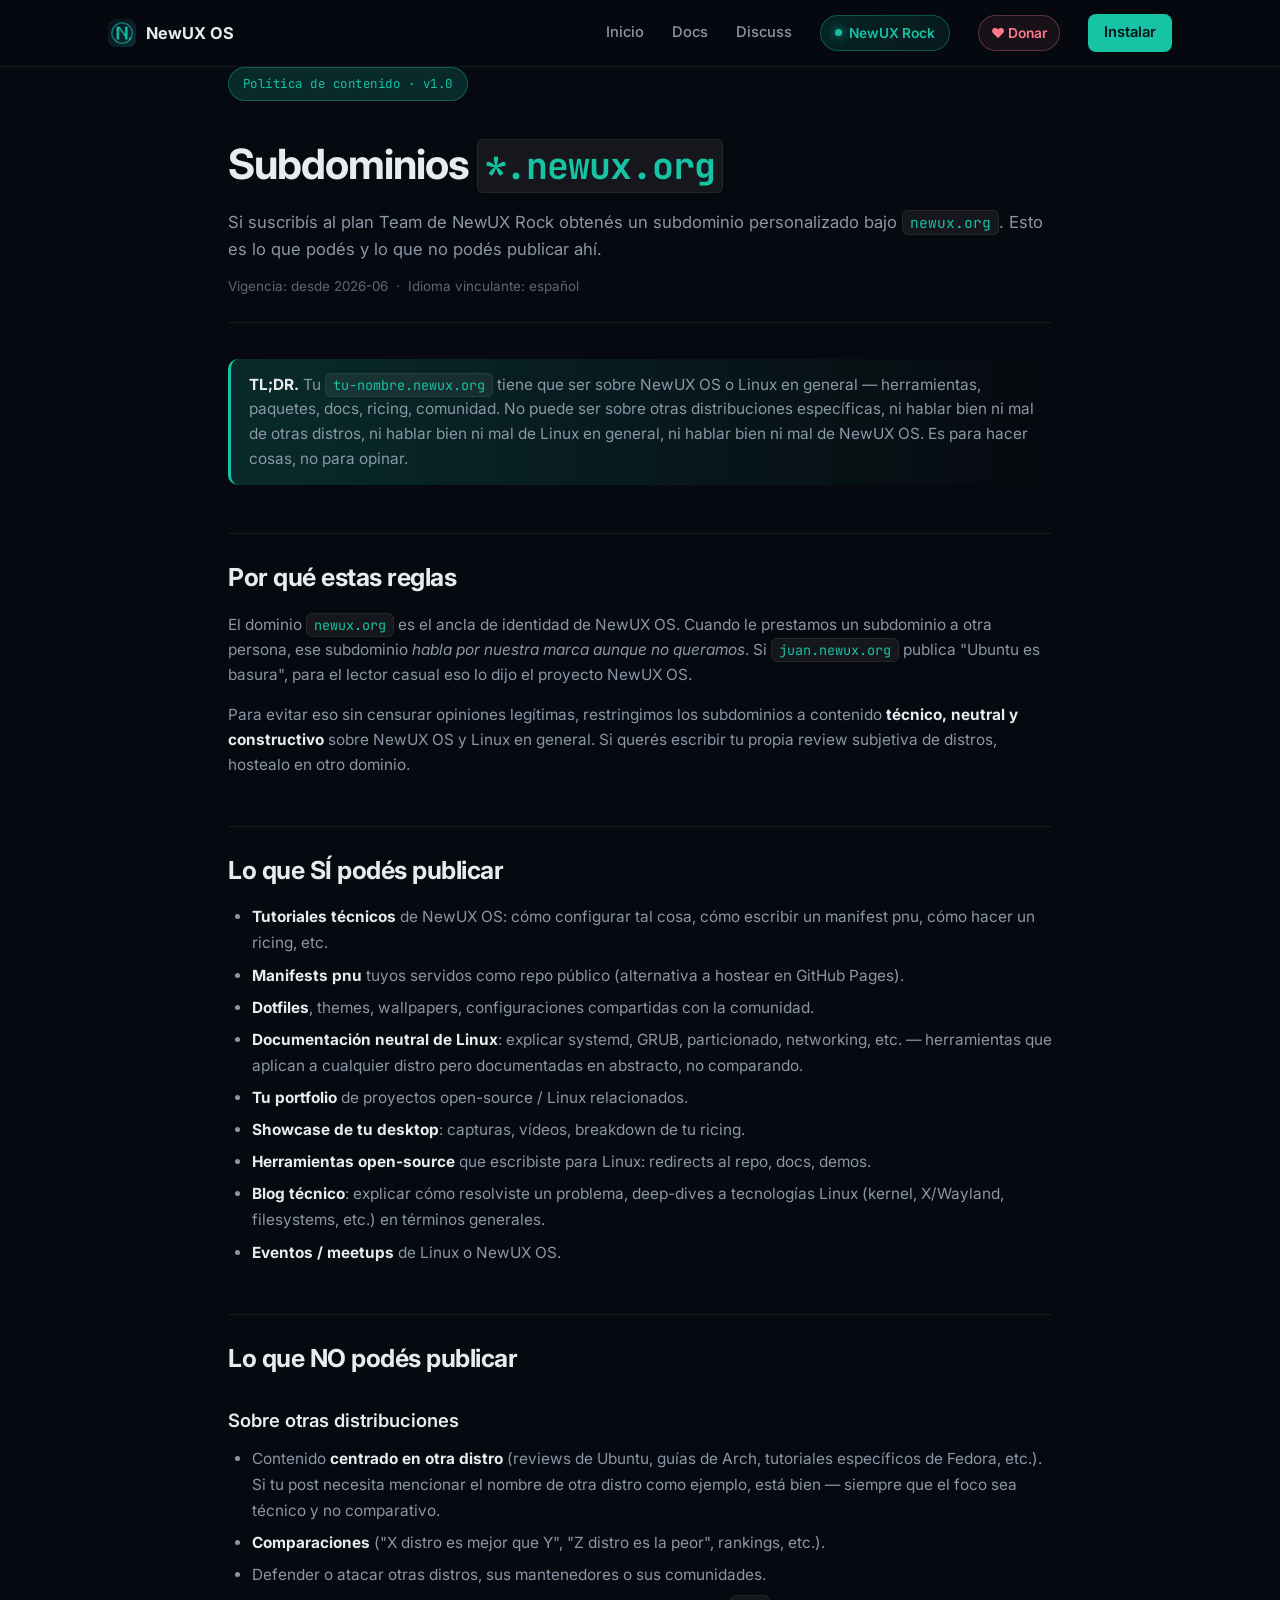
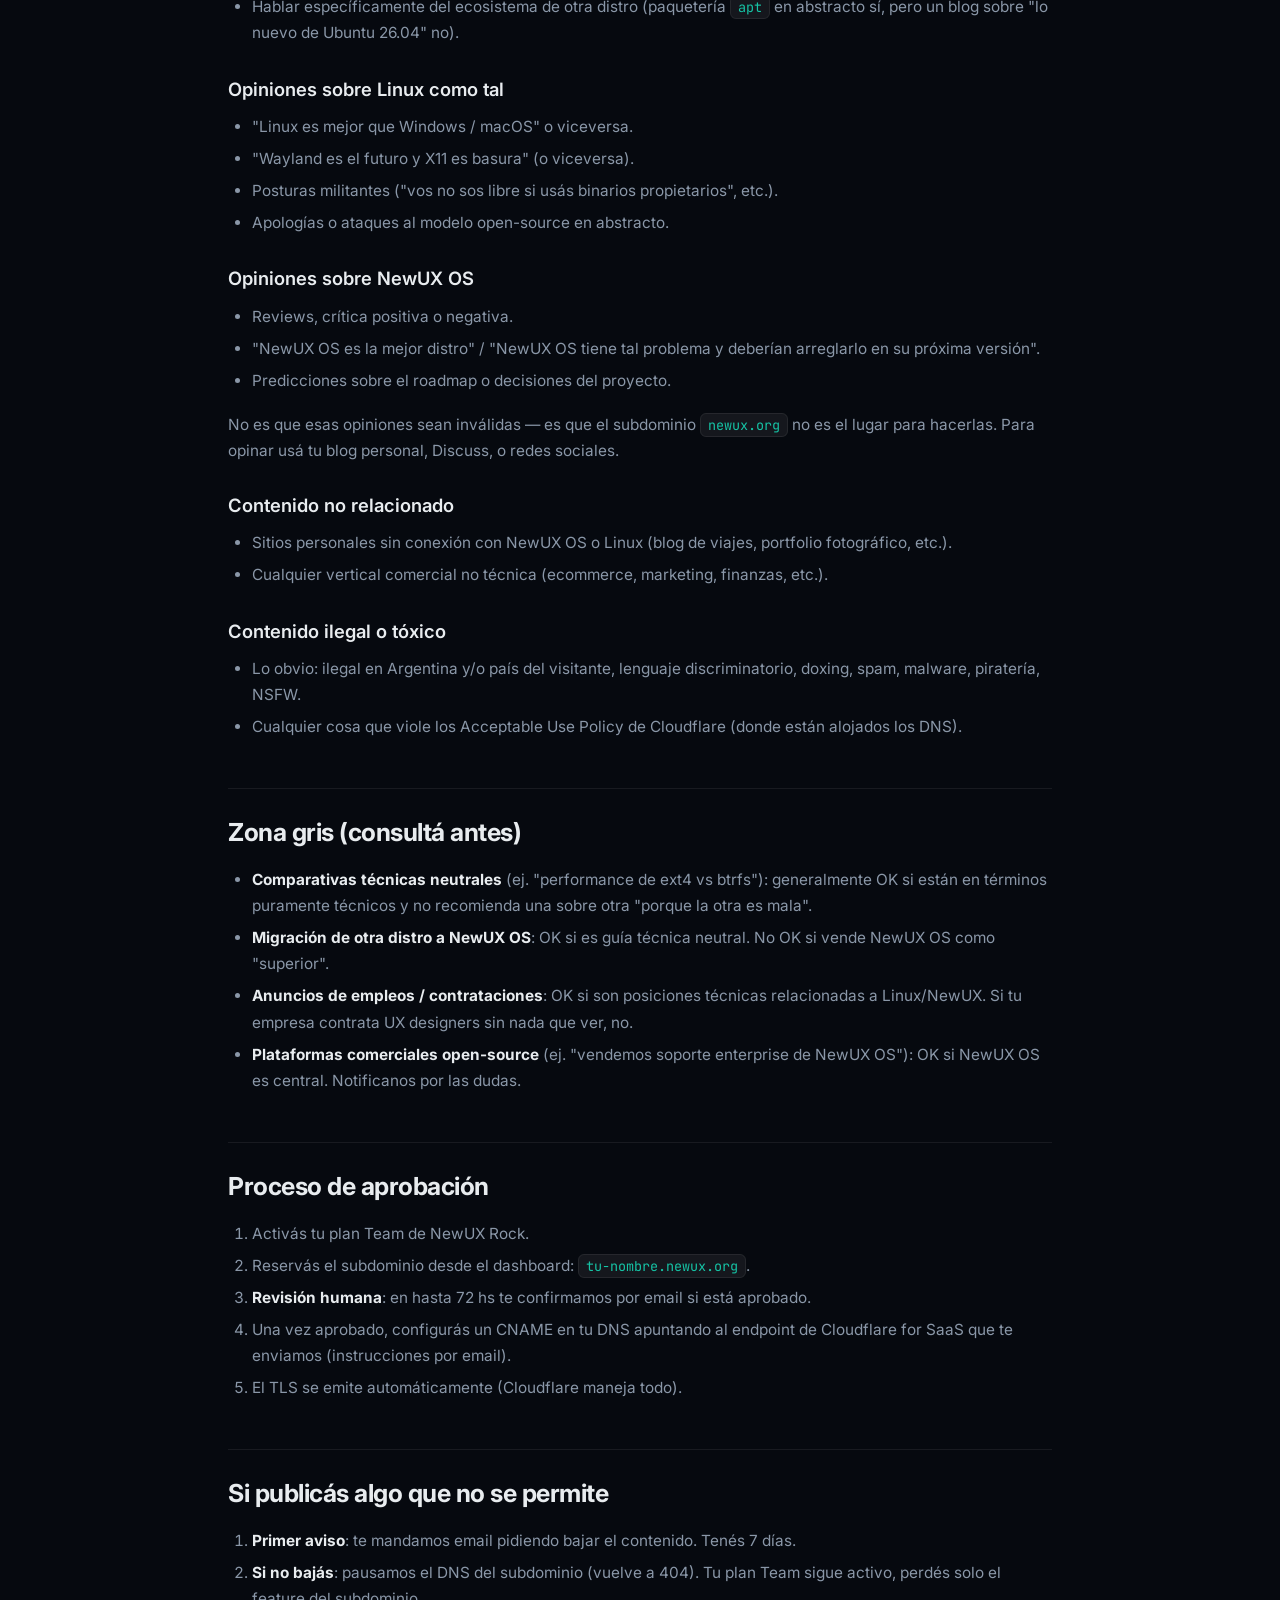
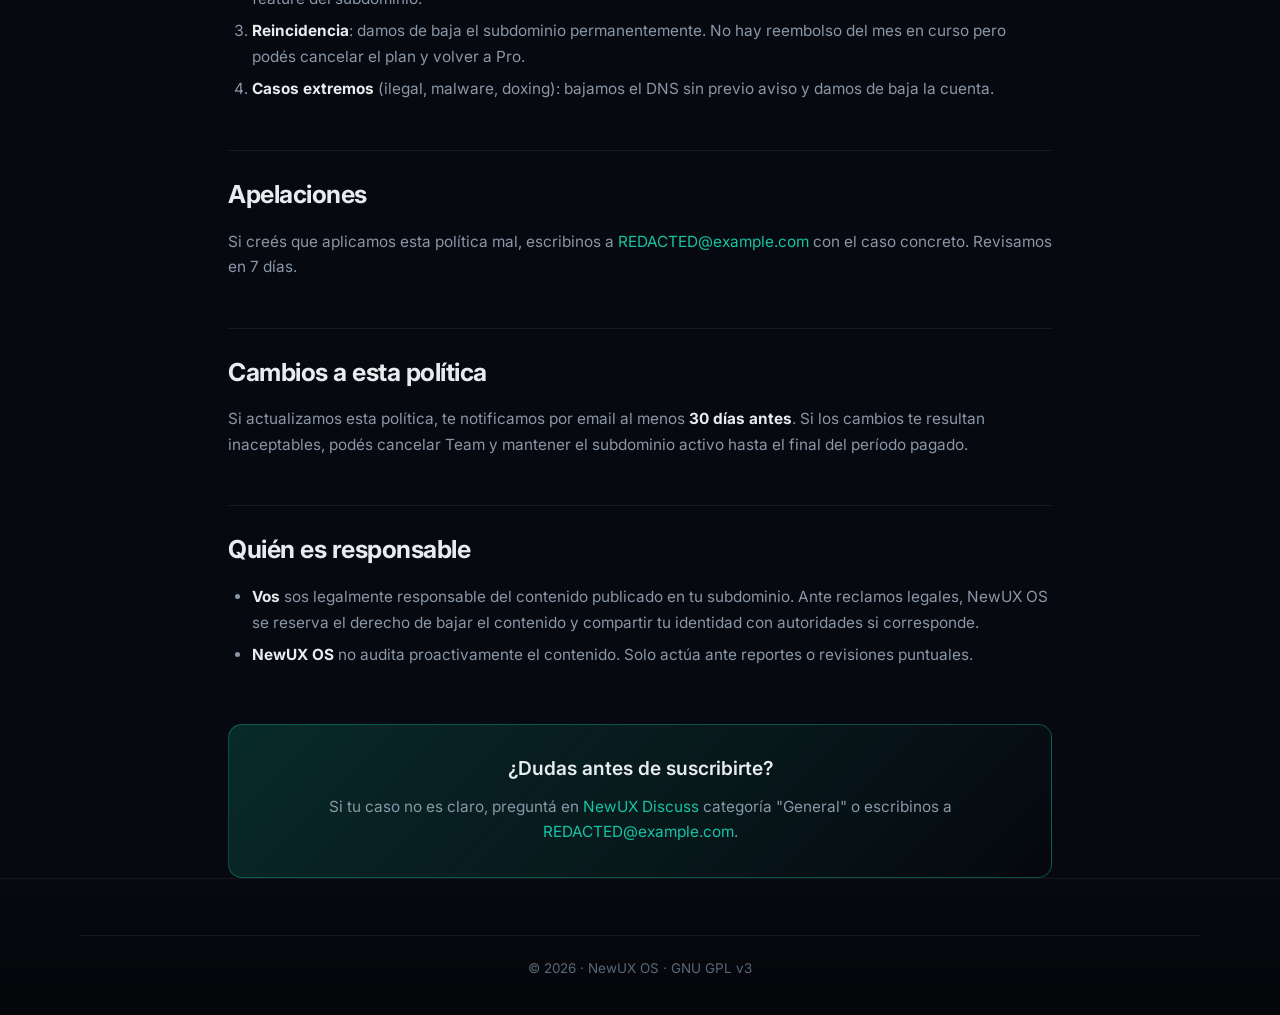
==== content-policy.html @ c482e901 "Plan Team destacado: subdomain.newux.org + content-policy.html - rock.html: plan Team con feature de" ====
<!DOCTYPE html>
<html lang="es">
<head>
  <meta charset="UTF-8" />
  <meta name="viewport" content="width=device-width, initial-scale=1.0" />
  <title>Política de contenido · subdominios newux.org</title>
  <meta name="description" content="Reglas que rigen el contenido de los subdominios *.newux.org incluidos en el plan Team de NewUX Rock." />
  <link rel="icon" type="image/png" href="assets/logo.png" />
  <link rel="preconnect" href="https://fonts.googleapis.com" />
  <link rel="preconnect" href="https://fonts.gstatic.com" crossorigin />
  <link href="https://fonts.googleapis.com/css2?family=Inter:wght@400;500;600;700;800&family=JetBrains+Mono:wght@400;500;600&display=swap" rel="stylesheet" />
  <link rel="stylesheet" href="style.css" />
  <link rel="stylesheet" href="pages.css" />
  <meta name="theme-color" content="#0a1018" />
</head>
<body class="page-policy">
  <div class="bg-mesh"></div>
  <div class="bg-grid"></div>

  <nav class="topbar">
    <div class="container nav-row">
      <a href="./" class="brand">
        <img src="assets/logo.png" alt="" />
        <span>NewUX OS</span>
      </a>
      <div class="nav-links">
        <a href="./">Inicio</a>
        <a href="docs.html">Docs</a>
        <a href="discuss.html">Discuss</a>
        <a href="rock.html" class="nav-rock"><span class="rock-dot"></span>NewUX Rock</a>
        <a href="donar.html" class="nav-donate">♥ Donar</a>
        <a href="./#instalar" class="nav-cta">Instalar</a>
      </div>
    </div>
  </nav>

  <main class="docs-main policy-main">
    <div class="container" style="max-width: 880px;">
      <header class="docs-header">
        <span class="eyebrow">Política de contenido · v1.0</span>
        <h1>Subdominios <code>*.newux.org</code></h1>
        <p class="lead">Si suscribís al plan Team de NewUX Rock obtenés un subdominio personalizado bajo <code>newux.org</code>. Esto es lo que podés y lo que no podés publicar ahí.</p>
        <div class="docs-meta">
          <span>Vigencia: desde 2026-06</span>
          <span>·</span>
          <span>Idioma vinculante: español</span>
        </div>
      </header>

      <article class="docs-content">

        <div class="callout callout-info">
          <strong>TL;DR.</strong> Tu <code>tu-nombre.newux.org</code> tiene que ser sobre NewUX OS o Linux en general — herramientas, paquetes, docs, ricing, comunidad. No puede ser sobre otras distribuciones específicas, ni hablar bien ni mal de otras distros, ni hablar bien ni mal de Linux en general, ni hablar bien ni mal de NewUX OS. Es para hacer cosas, no para opinar.
        </div>

        <h2 id="por-que">Por qué estas reglas</h2>
        <p>El dominio <code>newux.org</code> es el ancla de identidad de NewUX OS. Cuando le prestamos un subdominio a otra persona, ese subdominio <em>habla por nuestra marca aunque no queramos</em>. Si <code>juan.newux.org</code> publica "Ubuntu es basura", para el lector casual eso lo dijo el proyecto NewUX OS.</p>
        <p>Para evitar eso sin censurar opiniones legítimas, restringimos los subdominios a contenido <strong>técnico, neutral y constructivo</strong> sobre NewUX OS y Linux en general. Si querés escribir tu propia review subjetiva de distros, hostealo en otro dominio.</p>

        <h2 id="permitido">Lo que SÍ podés publicar</h2>
        <ul>
          <li><strong>Tutoriales técnicos</strong> de NewUX OS: cómo configurar tal cosa, cómo escribir un manifest pnu, cómo hacer un ricing, etc.</li>
          <li><strong>Manifests pnu</strong> tuyos servidos como repo público (alternativa a hostear en GitHub Pages).</li>
          <li><strong>Dotfiles</strong>, themes, wallpapers, configuraciones compartidas con la comunidad.</li>
          <li><strong>Documentación neutral de Linux</strong>: explicar systemd, GRUB, particionado, networking, etc. — herramientas que aplican a cualquier distro pero documentadas en abstracto, no comparando.</li>
          <li><strong>Tu portfolio</strong> de proyectos open-source / Linux relacionados.</li>
          <li><strong>Showcase de tu desktop</strong>: capturas, vídeos, breakdown de tu ricing.</li>
          <li><strong>Herramientas open-source</strong> que escribiste para Linux: redirects al repo, docs, demos.</li>
          <li><strong>Blog técnico</strong>: explicar cómo resolviste un problema, deep-dives a tecnologías Linux (kernel, X/Wayland, filesystems, etc.) en términos generales.</li>
          <li><strong>Eventos / meetups</strong> de Linux o NewUX OS.</li>
        </ul>

        <h2 id="prohibido">Lo que NO podés publicar</h2>

        <h3>Sobre otras distribuciones</h3>
        <ul>
          <li>Contenido <strong>centrado en otra distro</strong> (reviews de Ubuntu, guías de Arch, tutoriales específicos de Fedora, etc.). Si tu post necesita mencionar el nombre de otra distro como ejemplo, está bien — siempre que el foco sea técnico y no comparativo.</li>
          <li><strong>Comparaciones</strong> ("X distro es mejor que Y", "Z distro es la peor", rankings, etc.).</li>
          <li>Defender o atacar otras distros, sus mantenedores o sus comunidades.</li>
          <li>Hablar específicamente del ecosistema de otra distro (paquetería <code>apt</code> en abstracto sí, pero un blog sobre "lo nuevo de Ubuntu 26.04" no).</li>
        </ul>

        <h3>Opiniones sobre Linux como tal</h3>
        <ul>
          <li>"Linux es mejor que Windows / macOS" o viceversa.</li>
          <li>"Wayland es el futuro y X11 es basura" (o viceversa).</li>
          <li>Posturas militantes ("vos no sos libre si usás binarios propietarios", etc.).</li>
          <li>Apologías o ataques al modelo open-source en abstracto.</li>
        </ul>

        <h3>Opiniones sobre NewUX OS</h3>
        <ul>
          <li>Reviews, crítica positiva o negativa.</li>
          <li>"NewUX OS es la mejor distro" / "NewUX OS tiene tal problema y deberían arreglarlo en su próxima versión".</li>
          <li>Predicciones sobre el roadmap o decisiones del proyecto.</li>
        </ul>

        <p class="muted">No es que esas opiniones sean inválidas — es que el subdominio <code>newux.org</code> no es el lugar para hacerlas. Para opinar usá tu blog personal, Discuss, o redes sociales.</p>

        <h3>Contenido no relacionado</h3>
        <ul>
          <li>Sitios personales sin conexión con NewUX OS o Linux (blog de viajes, portfolio fotográfico, etc.).</li>
          <li>Cualquier vertical comercial no técnica (ecommerce, marketing, finanzas, etc.).</li>
        </ul>

        <h3>Contenido ilegal o tóxico</h3>
        <ul>
          <li>Lo obvio: ilegal en Argentina y/o país del visitante, lenguaje discriminatorio, doxing, spam, malware, piratería, NSFW.</li>
          <li>Cualquier cosa que viole los Acceptable Use Policy de Cloudflare (donde están alojados los DNS).</li>
        </ul>

        <h2 id="zona-gris">Zona gris (consultá antes)</h2>
        <ul>
          <li><strong>Comparativas técnicas neutrales</strong> (ej. "performance de ext4 vs btrfs"): generalmente OK si están en términos puramente técnicos y no recomienda una sobre otra "porque la otra es mala".</li>
          <li><strong>Migración de otra distro a NewUX OS</strong>: OK si es guía técnica neutral. No OK si vende NewUX OS como "superior".</li>
          <li><strong>Anuncios de empleos / contrataciones</strong>: OK si son posiciones técnicas relacionadas a Linux/NewUX. Si tu empresa contrata UX designers sin nada que ver, no.</li>
          <li><strong>Plataformas comerciales open-source</strong> (ej. "vendemos soporte enterprise de NewUX OS"): OK si NewUX OS es central. Notificanos por las dudas.</li>
        </ul>

        <h2 id="proceso">Proceso de aprobación</h2>
        <ol>
          <li>Activás tu plan Team de NewUX Rock.</li>
          <li>Reservás el subdominio desde el dashboard: <code>tu-nombre.newux.org</code>.</li>
          <li><strong>Revisión humana</strong>: en hasta 72 hs te confirmamos por email si está aprobado.</li>
          <li>Una vez aprobado, configurás un CNAME en tu DNS apuntando al endpoint de Cloudflare for SaaS que te enviamos (instrucciones por email).</li>
          <li>El TLS se emite automáticamente (Cloudflare maneja todo).</li>
        </ol>

        <h2 id="incumplimiento">Si publicás algo que no se permite</h2>
        <ol>
          <li><strong>Primer aviso</strong>: te mandamos email pidiendo bajar el contenido. Tenés 7 días.</li>
          <li><strong>Si no bajás</strong>: pausamos el DNS del subdominio (vuelve a 404). Tu plan Team sigue activo, perdés solo el feature del subdominio.</li>
          <li><strong>Reincidencia</strong>: damos de baja el subdominio permanentemente. No hay reembolso del mes en curso pero podés cancelar el plan y volver a Pro.</li>
          <li><strong>Casos extremos</strong> (ilegal, malware, doxing): bajamos el DNS sin previo aviso y damos de baja la cuenta.</li>
        </ol>

        <h2 id="apelaciones">Apelaciones</h2>
        <p>Si creés que aplicamos esta política mal, escribinos a <a href="mailto:REDACTED@example.com?subject=Apelaci%C3%B3n%20pol%C3%ADtica%20subdominio">REDACTED@example.com</a> con el caso concreto. Revisamos en 7 días.</p>

        <h2 id="cambios">Cambios a esta política</h2>
        <p>Si actualizamos esta política, te notificamos por email al menos <strong>30 días antes</strong>. Si los cambios te resultan inaceptables, podés cancelar Team y mantener el subdominio activo hasta el final del período pagado.</p>

        <h2 id="responsabilidad">Quién es responsable</h2>
        <ul>
          <li><strong>Vos</strong> sos legalmente responsable del contenido publicado en tu subdominio. Ante reclamos legales, NewUX OS se reserva el derecho de bajar el contenido y compartir tu identidad con autoridades si corresponde.</li>
          <li><strong>NewUX OS</strong> no audita proactivamente el contenido. Solo actúa ante reportes o revisiones puntuales.</li>
        </ul>

        <div class="docs-footer-cta">
          <h3>¿Dudas antes de suscribirte?</h3>
          <p>Si tu caso no es claro, preguntá en <a href="discuss.html">NewUX Discuss</a> categoría "General" o escribinos a <a href="mailto:REDACTED@example.com">REDACTED@example.com</a>.</p>
        </div>

      </article>
    </div>
  </main>

  <footer>
    <div class="container footer-bottom">
      <span>© 2026 · NewUX OS · GNU GPL v3</span>
    </div>
  </footer>
</body>
</html>
---- style.css ----
/* NewUX OS — landing v2. Paleta: navy + teal #16c3a5 */
:root {
  --bg-1: #06090f;
  --bg-2: #0a1018;
  --bg-3: #0e2f3a;
  --surface: #131a26;
  --surface-2: #1a2231;
  --surface-deep: #0c1019;
  --surface-card: #1f2838;
  --accent: #16c3a5;
  --accent-hi: #1ee0bd;
  --accent-dim: rgba(22, 195, 165, 0.18);
  --text: #e8ecef;
  --text-dim: #8a97a8;
  --text-mute: #5b6778;
  --border: rgba(255, 255, 255, 0.07);
  --border-strong: rgba(255, 255, 255, 0.12);
  --shadow-card: 0 12px 40px -12px rgba(0, 0, 0, 0.55);
  --radius: 14px;
  --radius-sm: 10px;
}

* { box-sizing: border-box; }

html { scroll-behavior: smooth; }
html, body {
  margin: 0; padding: 0;
  font-family: 'Inter', system-ui, -apple-system, sans-serif;
  color: var(--text);
  background: var(--bg-1);
  line-height: 1.6;
  -webkit-font-smoothing: antialiased;
  text-rendering: optimizeLegibility;
}

/* Background mesh + grid */
.bg-mesh {
  position: fixed; inset: 0; z-index: -2;
  background:
    radial-gradient(900px 700px at 15% 5%, rgba(22, 195, 165, 0.12), transparent 55%),
    radial-gradient(800px 600px at 85% 30%, rgba(30, 224, 189, 0.07), transparent 55%),
    radial-gradient(700px 500px at 50% 100%, rgba(22, 195, 165, 0.08), transparent 55%),
    linear-gradient(180deg, var(--bg-1) 0%, var(--bg-2) 60%, var(--bg-1) 100%);
}
.bg-grid {
  position: fixed; inset: 0; z-index: -1;
  background-image:
    linear-gradient(rgba(255, 255, 255, 0.025) 1px, transparent 1px),
    linear-gradient(90deg, rgba(255, 255, 255, 0.025) 1px, transparent 1px);
  background-size: 64px 64px;
  mask-image: radial-gradient(ellipse 80% 60% at 50% 30%, #000 40%, transparent 100%);
  -webkit-mask-image: radial-gradient(ellipse 80% 60% at 50% 30%, #000 40%, transparent 100%);
  opacity: 0.6;
}

.container { max-width: 1120px; margin: 0 auto; padding: 0 28px; }

a { color: var(--accent); text-decoration: none; transition: color 160ms ease; }
a:hover { color: var(--accent-hi); }

code {
  font-family: 'JetBrains Mono', Consolas, monospace;
  background: rgba(255, 255, 255, 0.06);
  padding: 2px 7px;
  border-radius: 6px;
  font-size: 0.88em;
  color: var(--accent);
  border: 1px solid var(--border);
}

pre {
  background: var(--surface-deep);
  border: 1px solid var(--border-strong);
  border-radius: var(--radius);
  padding: 18px 20px;
  overflow-x: auto;
  line-height: 1.55;
  font-size: 0.88rem;
}
pre code {
  background: none; border: none; padding: 0; color: var(--text);
  font-size: inherit;
}

/* NAV */
.topbar {
  position: sticky; top: 0;
  background: rgba(6, 9, 15, 0.72);
  backdrop-filter: saturate(160%) blur(14px);
  -webkit-backdrop-filter: saturate(160%) blur(14px);
  border-bottom: 1px solid var(--border);
  z-index: 50;
}
.nav-row {
  display: flex; align-items: center; justify-content: space-between;
  padding: 14px 28px;
}
.brand {
  display: flex; align-items: center; gap: 10px;
  color: var(--text); font-weight: 700;
  font-size: 1.02rem;
}
.brand img { width: 28px; height: 28px; }
.brand:hover { color: var(--accent-hi); }
.nav-links {
  display: flex; gap: 28px; align-items: center;
  font-size: 0.92rem;
}
.nav-links a {
  color: var(--text-dim);
  font-weight: 500;
}
.nav-links a:hover { color: var(--text); }
.nav-cta {
  background: var(--accent);
  color: #06141a !important;
  padding: 7px 16px;
  border-radius: 8px;
  font-weight: 600 !important;
}
.nav-cta:hover { background: var(--accent-hi); }

/* HERO */
.hero {
  padding: 88px 0 56px;
  position: relative;
  overflow: hidden;
}
.hero-inner { text-align: center; max-width: 800px; margin: 0 auto; }
.eyebrow {
  display: inline-block;
  font-family: 'JetBrains Mono', monospace;
  font-size: 0.78rem;
  color: var(--accent);
  background: var(--accent-dim);
  border: 1px solid rgba(22, 195, 165, 0.35);
  padding: 6px 14px;
  border-radius: 99px;
  margin-bottom: 22px;
  letter-spacing: 0.04em;
}
.hero-title {
  font-size: clamp(2.4rem, 6vw, 4.4rem);
  line-height: 1.05;
  letter-spacing: -0.035em;
  font-weight: 800;
  margin: 0 0 22px;
  background: linear-gradient(135deg, #ffffff 0%, #c4d4dc 50%, var(--accent) 100%);
  -webkit-background-clip: text;
  background-clip: text;
  -webkit-text-fill-color: transparent;
}
.hero-title em {
  font-style: normal;
  background: linear-gradient(135deg, var(--accent) 0%, var(--accent-hi) 100%);
  -webkit-background-clip: text;
  background-clip: text;
  -webkit-text-fill-color: transparent;
}
.hero-sub {
  font-size: 1.15rem;
  color: var(--text-dim);
  max-width: 620px;
  margin: 0 auto 36px;
  line-height: 1.7;
}
.hero-sub a { color: var(--accent); font-weight: 500; }
.cta-row {
  display: flex; gap: 12px; justify-content: center;
  flex-wrap: wrap; margin-bottom: 40px;
}
.btn {
  display: inline-flex; align-items: center; gap: 8px;
  padding: 12px 22px;
  border-radius: 10px;
  font-weight: 600;
  font-size: 0.94rem;
  transition: all 180ms ease;
  border: 1px solid transparent;
  cursor: pointer;
}
.btn-lg { padding: 14px 28px; font-size: 1rem; }
.btn-primary {
  background: var(--accent);
  color: #06141a;
  box-shadow: 0 6px 24px -6px rgba(22, 195, 165, 0.5);
}
.btn-primary:hover {
  background: var(--accent-hi);
  color: #06141a;
  transform: translateY(-2px);
  box-shadow: 0 10px 28px -6px rgba(22, 195, 165, 0.6);
}
.btn-ghost {
  background: rgba(255, 255, 255, 0.04);
  color: var(--text);
  border-color: var(--border-strong);
}
.btn-ghost:hover {
  background: rgba(255, 255, 255, 0.08);
  color: var(--text);
  border-color: var(--accent);
}
.hero-badges {
  display: flex; justify-content: center; gap: 8px;
  flex-wrap: wrap;
}
.chip {
  display: inline-flex; align-items: center; gap: 8px;
  background: var(--surface);
  border: 1px solid var(--border);
  padding: 6px 13px;
  border-radius: 99px;
  font-size: 0.8rem;
  color: var(--text-dim);
  font-family: 'JetBrains Mono', monospace;
}
.chip .dot {
  width: 6px; height: 6px;
  background: var(--accent);
  border-radius: 50%;
  box-shadow: 0 0 8px var(--accent);
}

/* Hero mock window */
.hero-mock {
  max-width: 920px;
  margin: 64px auto 0;
  padding: 0 28px;
}
.mock-window {
  background: var(--surface);
  border: 1px solid var(--border-strong);
  border-radius: var(--radius);
  overflow: hidden;
  box-shadow:
    var(--shadow-card),
    0 0 80px -20px rgba(22, 195, 165, 0.2);
}
.mock-titlebar {
  background: var(--surface-deep);
  padding: 11px 14px;
  display: flex; align-items: center; gap: 8px;
  border-bottom: 1px solid var(--border);
}
.mock-dot {
  width: 11px; height: 11px;
  background: #2c3548;
  border-radius: 50%;
}
.mock-dot:nth-child(1) { background: #e76e6e; }
.mock-dot:nth-child(2) { background: #e7c547; }
.mock-dot:nth-child(3) { background: var(--accent); }
.mock-title {
  font-family: 'JetBrains Mono', monospace;
  font-size: 0.8rem;
  color: var(--text-dim);
  margin-left: 12px;
}
.mock-body {
  display: grid;
  grid-template-columns: 200px 1fr;
  min-height: 280px;
}
.mock-side {
  background: var(--surface-deep);
  padding: 22px 18px;
  display: flex; flex-direction: column; gap: 14px;
  border-right: 1px solid var(--border);
}
.mock-main {
  padding: 22px;
  display: grid; gap: 14px;
}
.mock-card {
  background: var(--surface-2);
  border: 1px solid var(--border);
  border-radius: var(--radius-sm);
  padding: 18px;
  display: flex; flex-direction: column; gap: 10px;
}
.mock-line {
  height: 8px;
  background: rgba(255, 255, 255, 0.08);
  border-radius: 4px;
}
.mock-line.thick { height: 12px; }
.mock-line.accent { background: var(--accent); opacity: 0.85; }
.mock-line.w40 { width: 40%; }
.mock-line.w50 { width: 50%; }
.mock-line.w55 { width: 55%; }
.mock-line.w60 { width: 60%; }
.mock-line.w70 { width: 70%; }
.mock-line.w80 { width: 80%; }
.mock-dock {
  background: var(--surface-deep);
  padding: 12px;
  display: flex; gap: 10px; justify-content: center;
  border-top: 1px solid var(--border);
}
.mock-launcher {
  width: 30px; height: 30px;
  background: var(--surface-card);
  border-radius: 8px;
  border: 1px solid var(--border);
}
.mock-launcher.active {
  background: var(--accent);
  box-shadow: 0 0 16px rgba(22, 195, 165, 0.6);
}

/* SECTION */
.section { padding: 88px 0; position: relative; }
.section-alt {
  background: linear-gradient(180deg, transparent 0%, rgba(255, 255, 255, 0.02) 50%, transparent 100%);
}
.section-title {
  font-size: clamp(1.6rem, 3vw, 2.2rem);
  font-weight: 700;
  letter-spacing: -0.02em;
  text-align: center;
  margin: 0 0 12px;
}
.section-sub {
  text-align: center;
  color: var(--text-dim);
  margin: 0 auto 48px;
  max-width: 620px;
  font-size: 1.02rem;
}

/* FEATURES */
.features-grid {
  display: grid;
  grid-template-columns: repeat(auto-fit, minmax(280px, 1fr));
  gap: 18px;
  margin-top: 36px;
}
.feature {
  background: var(--surface);
  border: 1px solid var(--border);
  border-radius: var(--radius);
  padding: 28px 24px;
  transition: all 200ms ease;
}
.feature:hover {
  border-color: rgba(22, 195, 165, 0.4);
  transform: translateY(-3px);
  box-shadow: var(--shadow-card);
}
.feature-ico {
  width: 44px; height: 44px;
  background: var(--accent-dim);
  border: 1px solid rgba(22, 195, 165, 0.3);
  color: var(--accent);
  border-radius: 12px;
  display: grid; place-items: center;
  margin-bottom: 18px;
}
.feature-ico svg { width: 22px; height: 22px; }
.feature h3 {
  font-size: 1.08rem;
  margin: 0 0 8px;
  font-weight: 600;
  color: var(--text);
}
.feature p {
  margin: 0;
  color: var(--text-dim);
  font-size: 0.94rem;
  line-height: 1.6;
}

/* INSTALL CARDS */
.install-grid {
  display: grid;
  grid-template-columns: repeat(auto-fit, minmax(280px, 1fr));
  gap: 18px;
  margin-bottom: 40px;
}
.install-card {
  background: var(--surface);
  border: 1px solid var(--border);
  border-radius: var(--radius);
  padding: 30px 26px;
  color: var(--text);
  display: flex; flex-direction: column;
  transition: all 220ms ease;
  position: relative;
}
.install-card:hover {
  border-color: rgba(22, 195, 165, 0.5);
  transform: translateY(-4px);
  color: var(--text);
  box-shadow: var(--shadow-card), 0 0 40px -16px rgba(22, 195, 165, 0.3);
}
.install-card.primary {
  background: linear-gradient(180deg, rgba(22, 195, 165, 0.08) 0%, var(--surface) 100%);
  border-color: rgba(22, 195, 165, 0.35);
}
.install-card.primary:hover {
  border-color: var(--accent);
}
.install-head { margin-bottom: 14px; }
.install-tag {
  display: inline-block;
  background: var(--accent);
  color: #06141a;
  font-size: 0.72rem;
  font-weight: 700;
  letter-spacing: 0.05em;
  text-transform: uppercase;
  padding: 4px 10px;
  border-radius: 99px;
  margin-bottom: 10px;
}
.install-card h3 {
  font-size: 1.22rem;
  margin: 0;
  font-weight: 700;
  color: var(--text);
}
.install-card p {
  color: var(--text-dim);
  font-size: 0.94rem;
  margin: 0 0 18px;
  flex-grow: 1;
}
.install-meta {
  display: flex; gap: 18px;
  font-size: 0.82rem;
  color: var(--text-mute);
  margin-bottom: 18px;
  padding-top: 16px;
  border-top: 1px solid var(--border);
  flex-wrap: wrap;
}
.install-meta strong {
  color: var(--text);
  font-weight: 600;
  margin-right: 4px;
}
.install-btn {
  display: inline-block;
  color: var(--accent);
  font-weight: 600;
  font-size: 0.94rem;
  transition: transform 160ms ease;
}
.install-card:hover .install-btn {
  color: var(--accent-hi);
  transform: translateX(4px);
}
.install-note {
  background: var(--surface-deep);
  border: 1px solid var(--border-strong);
  border-radius: var(--radius);
  padding: 22px 24px;
}
.install-note strong { display: block; color: var(--text); margin-bottom: 12px; font-size: 0.95rem; }
.install-note pre { margin: 0; background: transparent; border: none; padding: 0; }

/* SPECS */
.spec-grid {
  display: grid;
  grid-template-columns: repeat(auto-fit, minmax(280px, 1fr));
  gap: 10px;
  margin-top: 20px;
}
.spec {
  display: flex; justify-content: space-between; align-items: center;
  background: var(--surface);
  border: 1px solid var(--border);
  border-radius: var(--radius-sm);
  padding: 14px 18px;
  transition: border-color 160ms ease;
}
.spec:hover { border-color: rgba(22, 195, 165, 0.3); }
.spec span {
  color: var(--text-dim);
  font-size: 0.86rem;
  text-transform: uppercase;
  letter-spacing: 0.04em;
  font-weight: 500;
}
.spec strong {
  color: var(--text);
  font-weight: 600;
  font-size: 0.92rem;
}

/* REPOS */
.repo-grid {
  display: grid;
  grid-template-columns: repeat(auto-fit, minmax(220px, 1fr));
  gap: 14px;
}
.repo-card {
  background: var(--surface);
  border: 1px solid var(--border);
  border-radius: var(--radius);
  padding: 22px;
  color: var(--text);
  transition: all 200ms ease;
  display: block;
  position: relative;
}
.repo-card:hover {
  border-color: var(--accent);
  transform: translateY(-3px);
  color: var(--text);
  box-shadow: 0 10px 28px -10px rgba(22, 195, 165, 0.4);
}
.repo-tag {
  display: inline-block;
  background: var(--accent-dim);
  color: var(--accent);
  font-family: 'JetBrains Mono', monospace;
  font-size: 0.7rem;
  padding: 3px 9px;
  border-radius: 99px;
  margin-bottom: 12px;
  letter-spacing: 0.04em;
}
.repo-card h3 {
  font-family: 'JetBrains Mono', monospace;
  font-size: 0.95rem;
  margin: 0 0 6px;
  color: var(--text);
  font-weight: 600;
}
.repo-card p {
  margin: 0;
  color: var(--text-dim);
  font-size: 0.86rem;
  line-height: 1.5;
}

/* PALETTE */
.palette {
  display: grid;
  grid-template-columns: repeat(auto-fill, minmax(140px, 1fr));
  gap: 10px;
  margin-top: 30px;
}
.swatch {
  border-radius: var(--radius-sm);
  padding: 24px 16px;
  border: 1px solid var(--border);
  color: var(--text);
  min-height: 100px;
}
.swatch.on-light { color: #06141a; }
.swatch code {
  background: rgba(0, 0, 0, 0.32);
  color: #fff;
  border: none;
  font-size: 0.78rem;
}
.swatch.on-light code {
  background: rgba(0, 0, 0, 0.18);
  color: #06141a;
}
.swatch span {
  display: block;
  margin-top: 8px;
  font-size: 0.78rem;
  opacity: 0.88;
  text-transform: lowercase;
}

/* FOOTER */
footer {
  padding: 56px 0 36px;
  border-top: 1px solid var(--border);
  background: linear-gradient(180deg, transparent 0%, rgba(0, 0, 0, 0.4) 100%);
}
.footer-row {
  display: flex; justify-content: space-between; gap: 28px;
  margin-bottom: 36px;
  flex-wrap: wrap;
}
.footer-brand {
  display: flex; align-items: center; gap: 10px;
  margin-bottom: 8px;
}
.footer-brand img { width: 24px; height: 24px; }
.footer-brand strong { font-size: 1.05rem; }
.footer-row .muted {
  color: var(--text-dim);
  font-size: 0.92rem;
  margin: 0;
  max-width: 320px;
}
.footer-links {
  display: flex; gap: 22px; flex-wrap: wrap;
}
.footer-links a {
  color: var(--text-dim);
  font-size: 0.92rem;
}
.footer-links a:hover { color: var(--accent); }
.footer-bottom {
  display: flex; justify-content: center;
  text-align: center;
  font-size: 0.84rem;
  color: var(--text-mute);
  padding-top: 22px;
  border-top: 1px solid var(--border);
  flex-wrap: wrap;
  gap: 12px;
}
.footer-bottom a { color: var(--text-dim); }
.footer-bottom a:hover { color: var(--accent); }

/* Donar CTA en nav (heart) */
.nav-donate {
  color: #ff7a8a !important;
  font-weight: 600 !important;
  padding: 6px 12px;
  border-radius: 99px;
  border: 1px solid rgba(255, 122, 138, 0.3);
  background: rgba(255, 122, 138, 0.08);
  transition: all 180ms ease;
  font-size: 0.86rem;
}
.nav-donate:hover {
  color: #ff9aa8 !important;
  background: rgba(255, 122, 138, 0.18);
  border-color: rgba(255, 122, 138, 0.5);
  transform: translateY(-1px);
}
.footer-donate { color: #ff7a8a !important; }
.footer-donate:hover { color: #ff9aa8 !important; }

/* NewUX Rock CTA en nav */
.nav-rock {
  display: inline-flex; align-items: center; gap: 7px;
  background: linear-gradient(135deg, rgba(22, 195, 165, 0.15) 0%, rgba(30, 224, 189, 0.08) 100%);
  border: 1px solid rgba(22, 195, 165, 0.35);
  padding: 6px 14px;
  border-radius: 99px;
  color: var(--accent) !important;
  font-weight: 600 !important;
  font-size: 0.86rem;
  transition: all 180ms ease;
}
.nav-rock:hover {
  background: linear-gradient(135deg, rgba(22, 195, 165, 0.25) 0%, rgba(30, 224, 189, 0.15) 100%);
  border-color: var(--accent);
  color: var(--accent-hi) !important;
  transform: translateY(-1px);
}
.rock-dot {
  width: 7px; height: 7px;
  background: var(--accent);
  border-radius: 50%;
  box-shadow: 0 0 10px var(--accent);
  animation: rock-pulse 2.2s ease-in-out infinite;
}
@keyframes rock-pulse {
  0%, 100% { opacity: 1; transform: scale(1); }
  50% { opacity: 0.5; transform: scale(1.4); }
}

/* RESPONSIVE */
@media (max-width: 768px) {
  .nav-links { gap: 16px; font-size: 0.85rem; }
  .nav-links a:not(.nav-cta) { display: none; }
  .hero { padding: 56px 0 36px; }
  .hero-mock { margin-top: 40px; padding: 0 16px; }
  .mock-body { grid-template-columns: 1fr; min-height: auto; }
  .mock-side { display: none; }
  .section { padding: 56px 0; }
  .footer-row { flex-direction: column; }
}
---- pages.css ----
/* pages.css — estilos compartidos para docs / discuss / rock */

/* nav active state */
.nav-links a.active { color: var(--accent) !important; }

/* ==================== DOCS ==================== */
.page-layout {
  display: grid;
  grid-template-columns: 280px minmax(0, 1fr);
  gap: 0;
  max-width: 1280px;
  margin: 0 auto;
  padding: 0 28px;
  align-items: start;
  min-height: calc(100vh - 200px);
}

.page-sidebar {
  position: sticky;
  top: 64px;
  height: calc(100vh - 64px);
  overflow-y: auto;
  padding: 28px 20px 28px 0;
  border-right: 1px solid var(--border);
  scrollbar-width: thin;
  scrollbar-color: var(--border-strong) transparent;
}
.page-sidebar::-webkit-scrollbar { width: 6px; }
.page-sidebar::-webkit-scrollbar-thumb { background: var(--border-strong); border-radius: 3px; }

.sidebar-inner { padding-right: 12px; }
.sidebar-head { margin-bottom: 20px; }
.sidebar-eyebrow {
  display: block;
  font-family: 'JetBrains Mono', monospace;
  font-size: 0.72rem;
  color: var(--accent);
  text-transform: uppercase;
  letter-spacing: 0.05em;
  margin-bottom: 12px;
}
.sidebar-search {
  width: 100%;
  background: var(--surface);
  border: 1px solid var(--border-strong);
  border-radius: 8px;
  padding: 9px 14px;
  color: var(--text);
  font-family: inherit;
  font-size: 0.88rem;
  transition: border-color 160ms ease;
}
.sidebar-search:focus {
  outline: none;
  border-color: var(--accent);
}
.sidebar-search::placeholder { color: var(--text-mute); }

.sidebar-toc h4 {
  font-size: 0.72rem;
  text-transform: uppercase;
  letter-spacing: 0.06em;
  color: var(--text-mute);
  margin: 22px 0 8px;
  font-weight: 600;
}
.sidebar-toc h4:first-child { margin-top: 0; }
.sidebar-toc a {
  display: block;
  padding: 6px 10px;
  border-radius: 6px;
  color: var(--text-dim);
  font-size: 0.88rem;
  text-decoration: none;
  border-left: 2px solid transparent;
  transition: all 140ms ease;
}
.sidebar-toc a:hover {
  background: rgba(255, 255, 255, 0.04);
  color: var(--text);
}
.sidebar-toc a.current {
  color: var(--accent);
  border-left-color: var(--accent);
  background: var(--accent-dim);
}

.page-main {
  padding: 28px 28px 60px 40px;
  min-width: 0;
}

.docs-header {
  margin-bottom: 36px;
  padding-bottom: 24px;
  border-bottom: 1px solid var(--border);
}
.docs-header h1 {
  font-size: clamp(1.8rem, 3.4vw, 2.6rem);
  margin: 8px 0 12px;
  letter-spacing: -0.025em;
}
.docs-header .lead {
  color: var(--text-dim);
  font-size: 1.04rem;
  margin: 0 0 14px;
}
.docs-meta {
  display: flex;
  gap: 8px;
  font-size: 0.84rem;
  color: var(--text-mute);
}
.docs-meta a { color: var(--accent); }

.docs-content { font-size: 0.96rem; }
.docs-content h2 {
  font-size: 1.55rem;
  margin: 48px 0 14px;
  padding-top: 24px;
  border-top: 1px solid var(--border);
  letter-spacing: -0.02em;
  scroll-margin-top: 80px;
}
.docs-content h2:first-child {
  margin-top: 0;
  padding-top: 0;
  border-top: none;
}
.docs-content h3 {
  font-size: 1.15rem;
  margin: 28px 0 10px;
  color: var(--text);
  font-weight: 600;
}
.docs-content p { color: var(--text-dim); margin: 0 0 14px; line-height: 1.65; }
.docs-content p strong, .docs-content li strong { color: var(--text); }
.docs-content ul, .docs-content ol {
  color: var(--text-dim);
  margin: 0 0 18px;
  padding-left: 24px;
  line-height: 1.7;
}
.docs-content li { margin-bottom: 6px; }
.docs-content pre {
  margin: 0 0 18px;
  font-size: 0.85rem;
}
.docs-content a { color: var(--accent); }
.docs-content a:hover { color: var(--accent-hi); }

.step-list { counter-reset: step; padding-left: 0; list-style: none; }
.step-list > li {
  counter-increment: step;
  padding: 14px 16px 14px 60px;
  background: var(--surface);
  border: 1px solid var(--border);
  border-radius: var(--radius-sm);
  margin-bottom: 12px;
  position: relative;
  color: var(--text);
}
.step-list > li::before {
  content: counter(step);
  position: absolute;
  left: 16px;
  top: 14px;
  width: 28px; height: 28px;
  background: var(--accent);
  color: #06141a;
  border-radius: 50%;
  display: grid; place-items: center;
  font-weight: 700;
  font-size: 0.88rem;
}

.docs-table {
  width: 100%;
  border-collapse: collapse;
  margin: 0 0 22px;
  background: var(--surface);
  border-radius: var(--radius-sm);
  overflow: hidden;
  font-size: 0.9rem;
  border: 1px solid var(--border);
}
.docs-table th, .docs-table td {
  text-align: left;
  padding: 10px 14px;
  border-bottom: 1px solid var(--border);
  color: var(--text-dim);
}
.docs-table th {
  background: var(--surface-deep);
  color: var(--text);
  font-weight: 600;
  font-size: 0.84rem;
  text-transform: uppercase;
  letter-spacing: 0.04em;
}
.docs-table tbody tr:last-child td { border-bottom: none; }
.docs-table td code {
  font-size: 0.84rem;
  padding: 1px 6px;
}

.callout {
  background: var(--surface);
  border-left: 3px solid var(--accent);
  border-radius: var(--radius-sm);
  padding: 14px 18px;
  margin: 0 0 20px;
  color: var(--text-dim);
}
.callout-info { border-left-color: var(--accent); background: linear-gradient(90deg, var(--accent-dim), transparent); }
.callout strong { color: var(--text); }

.faq-item {
  background: var(--surface);
  border: 1px solid var(--border);
  border-radius: var(--radius-sm);
  padding: 0;
  margin-bottom: 10px;
  overflow: hidden;
}
.faq-item summary {
  padding: 14px 18px;
  cursor: pointer;
  font-weight: 600;
  color: var(--text);
  list-style: none;
  user-select: none;
  display: flex;
  justify-content: space-between;
  align-items: center;
}
.faq-item summary::after {
  content: "+";
  color: var(--accent);
  font-size: 1.4rem;
  font-weight: 400;
  transition: transform 200ms ease;
}
.faq-item[open] summary::after { transform: rotate(45deg); }
.faq-item summary::-webkit-details-marker { display: none; }
.faq-item p {
  padding: 0 18px 16px;
  color: var(--text-dim);
  margin: 0;
}

.docs-footer-cta {
  margin-top: 56px;
  padding: 28px 28px;
  background: linear-gradient(135deg, var(--accent-dim) 0%, rgba(0,0,0,0) 100%);
  border: 1px solid rgba(22, 195, 165, 0.35);
  border-radius: var(--radius);
  text-align: center;
}
.docs-footer-cta h3 {
  font-size: 1.2rem;
  margin: 0 0 10px;
}
.docs-footer-cta p { margin: 4px 0; color: var(--text-dim); }

@media (max-width: 900px) {
  .page-layout { grid-template-columns: 1fr; }
  .page-sidebar {
    position: static;
    height: auto;
    border-right: none;
    border-bottom: 1px solid var(--border);
    padding: 16px;
    max-height: 280px;
  }
  .page-main { padding: 24px 0 40px; }
}

/* ==================== DISCUSS ==================== */
.discuss-hero {
  padding: 76px 0 36px;
  text-align: center;
}
.discuss-hero h1 {
  font-size: clamp(2rem, 4.5vw, 3rem);
  letter-spacing: -0.03em;
  margin: 14px 0 14px;
  background: linear-gradient(135deg, #fff 0%, var(--accent) 100%);
  -webkit-background-clip: text;
  background-clip: text;
  -webkit-text-fill-color: transparent;
}
.discuss-hero .lead {
  color: var(--text-dim);
  font-size: 1.08rem;
  max-width: 580px;
  margin: 0 auto 28px;
}

.discuss-stats {
  display: flex;
  justify-content: center;
  gap: 12px;
  margin: 26px 0 30px;
  flex-wrap: wrap;
}
.discuss-stats .stat {
  background: var(--surface);
  border: 1px solid var(--border);
  border-radius: var(--radius-sm);
  padding: 12px 22px;
  min-width: 90px;
}
.discuss-stats .stat strong {
  display: block;
  font-size: 1.4rem;
  color: var(--accent);
  font-weight: 700;
}
.discuss-stats .stat span {
  font-size: 0.78rem;
  color: var(--text-mute);
  text-transform: uppercase;
  letter-spacing: 0.05em;
}

.cat-grid {
  display: grid;
  grid-template-columns: repeat(auto-fit, minmax(320px, 1fr));
  gap: 16px;
  margin-top: 30px;
}
.cat-card {
  display: flex;
  gap: 18px;
  background: var(--surface);
  border: 1px solid var(--border);
  border-radius: var(--radius);
  padding: 22px;
  color: var(--text);
  transition: all 200ms ease;
}
.cat-card:hover {
  border-color: var(--accent);
  transform: translateY(-3px);
  color: var(--text);
  box-shadow: 0 10px 28px -10px rgba(22, 195, 165, 0.3);
}
.cat-ico {
  width: 52px; height: 52px;
  background: color-mix(in srgb, var(--cat) 18%, transparent);
  border: 1px solid color-mix(in srgb, var(--cat) 40%, transparent);
  color: var(--cat);
  border-radius: 14px;
  display: grid; place-items: center;
  font-size: 1.4rem;
  flex-shrink: 0;
}
.cat-body { flex: 1; min-width: 0; }
.cat-body h3 {
  font-size: 1.05rem;
  margin: 0 0 6px;
  color: var(--text);
  font-weight: 600;
}
.cat-body p {
  color: var(--text-dim);
  font-size: 0.9rem;
  margin: 0 0 10px;
  line-height: 1.5;
}
.cat-meta {
  font-size: 0.78rem;
  color: var(--text-mute);
  display: flex;
  gap: 8px;
}

.howto-grid {
  display: grid;
  grid-template-columns: repeat(auto-fit, minmax(240px, 1fr));
  gap: 18px;
}
.howto-item {
  background: var(--surface);
  border: 1px solid var(--border);
  border-radius: var(--radius);
  padding: 26px 22px;
  position: relative;
}
.howto-num {
  font-family: 'JetBrains Mono', monospace;
  font-size: 0.78rem;
  color: var(--accent);
  background: var(--accent-dim);
  width: 28px; height: 28px;
  border-radius: 50%;
  display: grid; place-items: center;
  margin-bottom: 14px;
  font-weight: 700;
}
.howto-item h3 { margin: 0 0 8px; font-size: 1.05rem; }
.howto-item p { color: var(--text-dim); font-size: 0.9rem; margin: 0; line-height: 1.55; }

.rules-grid {
  display: grid;
  grid-template-columns: repeat(auto-fit, minmax(300px, 1fr));
  gap: 18px;
  margin-top: 28px;
}
.rule {
  background: var(--surface);
  border: 1px solid var(--border);
  border-radius: var(--radius);
  padding: 26px 24px;
}
.rule h3 {
  font-size: 1.1rem;
  margin: 0 0 14px;
  font-weight: 700;
}
.rule.rule-ok h3 { color: var(--accent); }
.rule.rule-no h3 { color: #e76e6e; }
.rule ul {
  padding-left: 22px;
  color: var(--text-dim);
  line-height: 1.7;
  margin: 0;
}
.rule li { margin-bottom: 4px; }

/* ==================== ROCK ==================== */
.rock-aurora {
  position: fixed; inset: 0; z-index: -1;
  background:
    radial-gradient(1200px 800px at 30% -10%, rgba(22, 195, 165, 0.18), transparent 60%),
    radial-gradient(900px 700px at 75% 110%, rgba(30, 224, 189, 0.13), transparent 60%);
  pointer-events: none;
}

.rock-hero {
  padding: 100px 0 80px;
  text-align: center;
  position: relative;
}
.rock-eyebrow {
  background: linear-gradient(135deg, rgba(22, 195, 165, 0.25), rgba(30, 224, 189, 0.12));
  border-color: var(--accent) !important;
  color: var(--accent-hi) !important;
}
.rock-title {
  font-size: clamp(2.6rem, 7vw, 5rem);
  line-height: 0.98;
  letter-spacing: -0.04em;
  font-weight: 800;
  margin: 0 0 24px;
  background: linear-gradient(135deg, #ffffff 0%, #c4d4dc 40%, var(--accent) 100%);
  -webkit-background-clip: text;
  background-clip: text;
  -webkit-text-fill-color: transparent;
}
.rock-title em {
  display: inline-block;
  font-style: normal;
  background: linear-gradient(135deg, var(--accent) 0%, var(--accent-hi) 100%);
  -webkit-background-clip: text;
  background-clip: text;
  -webkit-text-fill-color: transparent;
}
.rock-lead {
  font-size: 1.18rem;
  max-width: 680px;
  margin: 0 auto 36px;
  color: var(--text-dim);
}

.rock-meaning {
  margin-top: 64px;
  display: flex;
  justify-content: center;
}
.meaning-card {
  background: linear-gradient(135deg, var(--surface) 0%, var(--surface-deep) 100%);
  border: 1px solid var(--border-strong);
  border-radius: var(--radius);
  padding: 26px 32px;
  text-align: left;
  max-width: 540px;
  display: flex;
  gap: 26px;
  align-items: center;
}
.meaning-num {
  font-family: 'JetBrains Mono', monospace;
  color: var(--accent);
  font-size: 0.86rem;
  font-weight: 600;
  background: var(--accent-dim);
  padding: 4px 10px;
  border-radius: 6px;
  white-space: nowrap;
}
.meaning-body p { margin: 0; color: var(--text); font-size: 1rem; }
.meaning-body .meaning-trans {
  margin-top: 6px;
  color: var(--text-dim);
  font-size: 0.92rem;
}

.rock-ico {
  background: linear-gradient(135deg, rgba(22, 195, 165, 0.22), rgba(30, 224, 189, 0.08));
  border-color: rgba(22, 195, 165, 0.4);
  width: 52px; height: 52px;
}

.rock-flow {
  display: flex;
  align-items: stretch;
  gap: 12px;
  margin-top: 30px;
  flex-wrap: wrap;
  justify-content: center;
}
.flow-step {
  background: var(--surface);
  border: 1px solid var(--border);
  border-radius: var(--radius);
  padding: 24px 22px;
  flex: 1 1 220px;
  max-width: 260px;
}
.flow-num {
  font-family: 'JetBrains Mono', monospace;
  font-size: 0.86rem;
  color: var(--accent);
  margin-bottom: 12px;
  font-weight: 600;
  letter-spacing: 0.05em;
}
.flow-step h3 { margin: 0 0 8px; font-size: 1.02rem; }
.flow-step p { color: var(--text-dim); font-size: 0.9rem; margin: 0; line-height: 1.55; }
.flow-arrow {
  align-self: center;
  color: var(--accent);
  font-size: 1.4rem;
  font-weight: 600;
}

.sync-grid {
  display: grid;
  grid-template-columns: repeat(auto-fit, minmax(260px, 1fr));
  gap: 18px;
  margin-top: 28px;
}
.sync-cat {
  background: var(--surface);
  border: 1px solid var(--border);
  border-radius: var(--radius);
  padding: 24px;
}
.sync-cat h3 {
  font-size: 1.05rem;
  margin: 0 0 14px;
  color: var(--accent);
}
.sync-cat ul {
  list-style: none;
  padding: 0;
  margin: 0;
  color: var(--text-dim);
  font-size: 0.92rem;
  line-height: 1.8;
}
.sync-cat li {
  padding-left: 22px;
  position: relative;
}
.sync-cat li::before {
  content: "•";
  position: absolute;
  left: 6px;
  color: var(--accent);
}

.plans-grid {
  display: grid;
  grid-template-columns: repeat(auto-fit, minmax(280px, 1fr));
  gap: 18px;
  margin-top: 30px;
}
.plan-card {
  background: var(--surface);
  border: 1px solid var(--border);
  border-radius: var(--radius);
  padding: 30px 26px;
  position: relative;
  display: flex;
  flex-direction: column;
}
.plan-card.plan-popular {
  background: linear-gradient(180deg, var(--accent-dim) 0%, var(--surface) 50%);
  border-color: var(--accent);
  transform: scale(1.02);
  box-shadow: 0 14px 40px -14px rgba(22, 195, 165, 0.35);
}
.plan-tag {
  position: absolute;
  top: -12px; left: 50%;
  transform: translateX(-50%);
  background: var(--accent);
  color: #06141a;
  font-size: 0.7rem;
  font-weight: 700;
  text-transform: uppercase;
  letter-spacing: 0.06em;
  padding: 4px 12px;
  border-radius: 99px;
}
.plan-head { margin-bottom: 22px; }
.plan-head h3 {
  font-size: 1.3rem;
  margin: 0 0 6px;
  font-weight: 700;
}
.plan-price {
  font-size: 2.2rem;
  font-weight: 800;
  color: var(--accent);
  letter-spacing: -0.02em;
}
.plan-price span {
  font-size: 0.9rem;
  font-weight: 500;
  color: var(--text-dim);
}
.plan-features {
  list-style: none;
  padding: 0;
  margin: 0 0 22px;
  flex-grow: 1;
  color: var(--text);
  font-size: 0.92rem;
  line-height: 1.8;
}
.plan-features li {
  padding-left: 24px;
  position: relative;
}
.plan-features li::before {
  content: "✓";
  position: absolute;
  left: 4px;
  color: var(--accent);
  font-weight: 700;
}
.plan-card .btn { width: 100%; justify-content: center; text-align: center; }

/* Team plan — highlight subdomain feature */
.plan-card.plan-team {
  border-color: rgba(22, 195, 165, 0.4);
}
.plan-card.plan-team .plan-features li:nth-child(2) {
  background: linear-gradient(90deg, rgba(22, 195, 165, 0.15), transparent);
  padding-left: 28px;
  margin-left: -22px;
  margin-right: -22px;
  padding-right: 22px;
  border-radius: 8px;
  position: relative;
}
.plan-card.plan-team .plan-features li:nth-child(2)::before {
  content: "★";
  color: var(--accent);
}
.feat-new {
  display: inline-block;
  background: var(--accent);
  color: #06141a;
  font-size: 0.62rem;
  font-weight: 700;
  letter-spacing: 0.05em;
  text-transform: uppercase;
  padding: 2px 7px;
  border-radius: 99px;
  margin-left: 6px;
  vertical-align: middle;
}
.plan-note {
  font-size: 0.78rem;
  color: var(--text-mute);
  margin: 14px 0 0;
  padding-top: 14px;
  border-top: 1px solid var(--border);
  line-height: 1.5;
}
.plan-note a { color: var(--accent); }

.early-access-card {
  background: linear-gradient(135deg, var(--surface) 0%, var(--surface-deep) 100%);
  border: 1px solid var(--accent);
  border-radius: var(--radius);
  padding: 44px 36px;
  text-align: center;
  max-width: 640px;
  margin: 0 auto;
  box-shadow: 0 16px 50px -20px rgba(22, 195, 165, 0.5);
}
.early-access-card h2 {
  font-size: 1.8rem;
  margin: 0 0 12px;
  letter-spacing: -0.02em;
}
.early-access-card p {
  color: var(--text-dim);
  margin: 0 auto 24px;
  max-width: 460px;
}
.early-form {
  display: grid;
  grid-template-columns: 1fr 1fr auto;
  gap: 10px;
  margin: 0 0 14px;
}
.early-form input {
  background: var(--surface-deep);
  border: 1px solid var(--border-strong);
  border-radius: 8px;
  padding: 11px 14px;
  color: var(--text);
  font-family: inherit;
  font-size: 0.92rem;
  transition: border-color 160ms;
}
.early-form input:focus {
  outline: none;
  border-color: var(--accent);
}
.early-form input::placeholder { color: var(--text-mute); }
.early-form button { white-space: nowrap; }
.early-note {
  color: var(--text-mute);
  font-size: 0.84rem;
}

/* ==================== DONAR ==================== */
.donar-main { padding: 64px 0 80px; }
.donar-hero { text-align: center; margin-bottom: 56px; max-width: 720px; margin-left: auto; margin-right: auto; }
.donar-hero h1 {
  font-size: clamp(2rem, 4.5vw, 3rem);
  letter-spacing: -0.03em;
  margin: 14px 0 18px;
  background: linear-gradient(135deg, #fff 0%, #ff7a8a 100%);
  -webkit-background-clip: text;
  background-clip: text;
  -webkit-text-fill-color: transparent;
}
.donar-hero .lead {
  color: var(--text-dim);
  font-size: 1.08rem;
}

.donar-amounts {
  background: var(--surface);
  border: 1px solid var(--border);
  border-radius: var(--radius);
  padding: 36px 32px;
  margin: 0 auto 48px;
  max-width: 760px;
}
.donar-amounts h2 {
  margin: 0 0 6px;
  font-size: 1.4rem;
  letter-spacing: -0.02em;
}
.donar-amounts .muted { color: var(--text-dim); font-size: 0.92rem; margin: 0 0 24px; }

.amount-grid {
  display: grid;
  grid-template-columns: repeat(auto-fit, minmax(150px, 1fr));
  gap: 12px;
  margin-bottom: 22px;
}
.amount-btn {
  position: relative;
  background: var(--surface-deep);
  border: 1.5px solid var(--border-strong);
  border-radius: var(--radius-sm);
  padding: 18px 14px;
  color: var(--text);
  cursor: pointer;
  font-family: inherit;
  transition: all 180ms ease;
  display: flex; flex-direction: column; gap: 4px;
  text-align: center;
}
.amount-btn:hover {
  border-color: #ff7a8a;
  transform: translateY(-2px);
  background: rgba(255, 122, 138, 0.06);
}
.amount-btn.selected {
  border-color: #ff7a8a;
  background: rgba(255, 122, 138, 0.14);
  box-shadow: 0 0 0 3px rgba(255, 122, 138, 0.2);
}
.amount-btn.amount-popular { border-color: rgba(255, 122, 138, 0.5); }
.amount-value {
  font-size: 1.15rem;
  font-weight: 700;
  color: var(--text);
}
.amount-label {
  font-size: 0.82rem;
  color: var(--text-dim);
}
.amount-tag {
  position: absolute;
  top: -10px; left: 50%;
  transform: translateX(-50%);
  background: #ff7a8a;
  color: #06141a;
  font-size: 0.66rem;
  font-weight: 700;
  text-transform: uppercase;
  letter-spacing: 0.06em;
  padding: 3px 9px;
  border-radius: 99px;
}

.amount-custom { margin-bottom: 18px; }
.amount-custom label, .donar-message-block label {
  display: block;
  color: var(--text-dim);
  font-size: 0.88rem;
  margin-bottom: 6px;
}
.amount-custom input, .donar-message-block input, .donar-message-block textarea {
  width: 100%;
  background: var(--surface-deep);
  border: 1px solid var(--border-strong);
  border-radius: 8px;
  padding: 11px 14px;
  color: var(--text);
  font-family: inherit;
  font-size: 0.94rem;
  margin-top: 4px;
  resize: vertical;
}
.amount-custom input:focus, .donar-message-block input:focus, .donar-message-block textarea:focus {
  outline: none;
  border-color: #ff7a8a;
}

.donar-message-block { margin-bottom: 22px; }
.donar-message-block label { margin-bottom: 14px; }
.donar-message-block label:last-child { margin-bottom: 0; }

.donar-action { text-align: center; margin-top: 12px; }
.donar-action .btn {
  background: linear-gradient(135deg, #ff7a8a 0%, #ff5a72 100%);
  color: #06141a;
  width: 100%;
  justify-content: center;
}
.donar-action .btn:hover { background: linear-gradient(135deg, #ff8a98 0%, #ff7080 100%); color: #06141a; }
.donar-action .btn:disabled { opacity: 0.4; cursor: not-allowed; }
.donar-note { color: var(--text-mute); font-size: 0.84rem; margin-top: 14px; max-width: 480px; margin-left: auto; margin-right: auto; }

.donar-recent {
  max-width: 760px;
  margin: 0 auto 48px;
}
.donar-recent h2 { font-size: 1.4rem; margin: 0 0 6px; }
.donar-recent .muted { color: var(--text-dim); font-size: 0.92rem; margin: 0 0 22px; }
.recent-list { display: grid; gap: 10px; }
.recent-empty {
  text-align: center;
  color: var(--text-mute);
  padding: 28px;
  background: var(--surface-deep);
  border: 1px dashed var(--border-strong);
  border-radius: var(--radius-sm);
}
.recent-item {
  display: flex; gap: 18px; align-items: center;
  background: var(--surface);
  border: 1px solid var(--border);
  padding: 14px 18px;
  border-radius: var(--radius-sm);
}
.recent-amount {
  font-family: 'JetBrains Mono', monospace;
  color: #ff7a8a;
  font-weight: 600;
  font-size: 0.92rem;
  white-space: nowrap;
}
.recent-msg { color: var(--text-dim); font-size: 0.92rem; }
.recent-stats {
  text-align: center;
  margin-top: 22px;
  color: var(--text-dim);
  font-size: 0.94rem;
}
.recent-stats strong { color: var(--text); }

.donar-faq { max-width: 760px; margin: 0 auto; }
.donar-faq h2 { font-size: 1.4rem; margin: 0 0 20px; }

/* CLI install (rock.html) */
.install-cli {
  max-width: 720px;
  margin: 30px auto 0;
  background: var(--surface);
  border: 1px solid var(--border);
  border-radius: var(--radius);
  padding: 30px 28px;
}
.install-cli h3 {
  font-size: 1rem;
  color: var(--accent);
  margin: 0 0 10px;
  font-family: 'JetBrains Mono', monospace;
  font-weight: 600;
}
.install-cli h3:not(:first-child) { margin-top: 22px; }
.install-cli pre { margin: 0; font-size: 0.86rem; }
.install-cli .muted { color: var(--text-dim); font-size: 0.92rem; margin-top: 20px; }
.install-cli .muted code {
  background: var(--surface-deep);
  font-size: 0.82rem;
}

.planes-faq { max-width: 720px; margin: 32px auto 0; }
.planes-faq .muted { color: var(--text-dim); font-size: 0.9rem; margin-bottom: 8px; }

@media (max-width: 760px) {
  .nav-links a:not(.nav-cta):not(.nav-rock):not(.nav-donate) { display: none; }
  .rock-flow { flex-direction: column; }
  .flow-arrow { transform: rotate(90deg); }
  .early-form { grid-template-columns: 1fr; }
  .plans-grid { grid-template-columns: 1fr; }
  .plan-card.plan-popular { transform: scale(1); }
  .donar-amounts { padding: 24px 18px; }
}
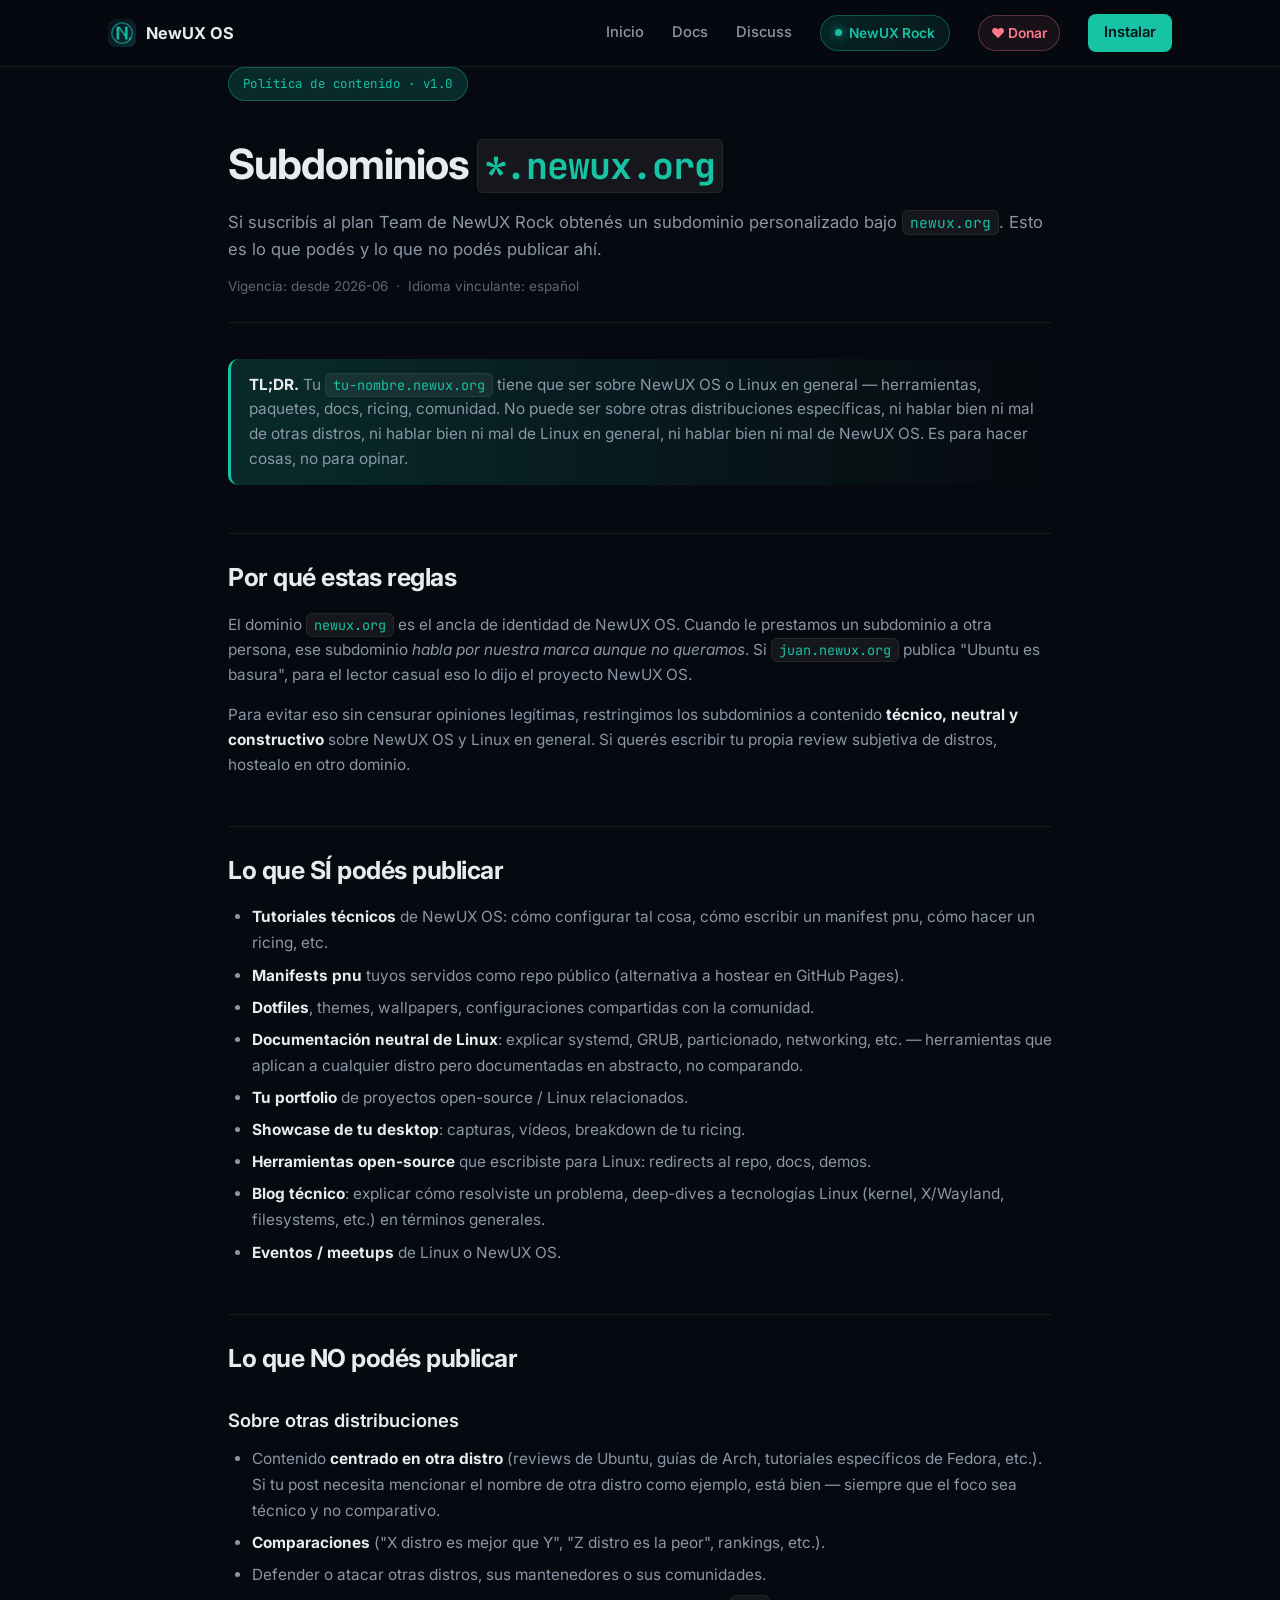
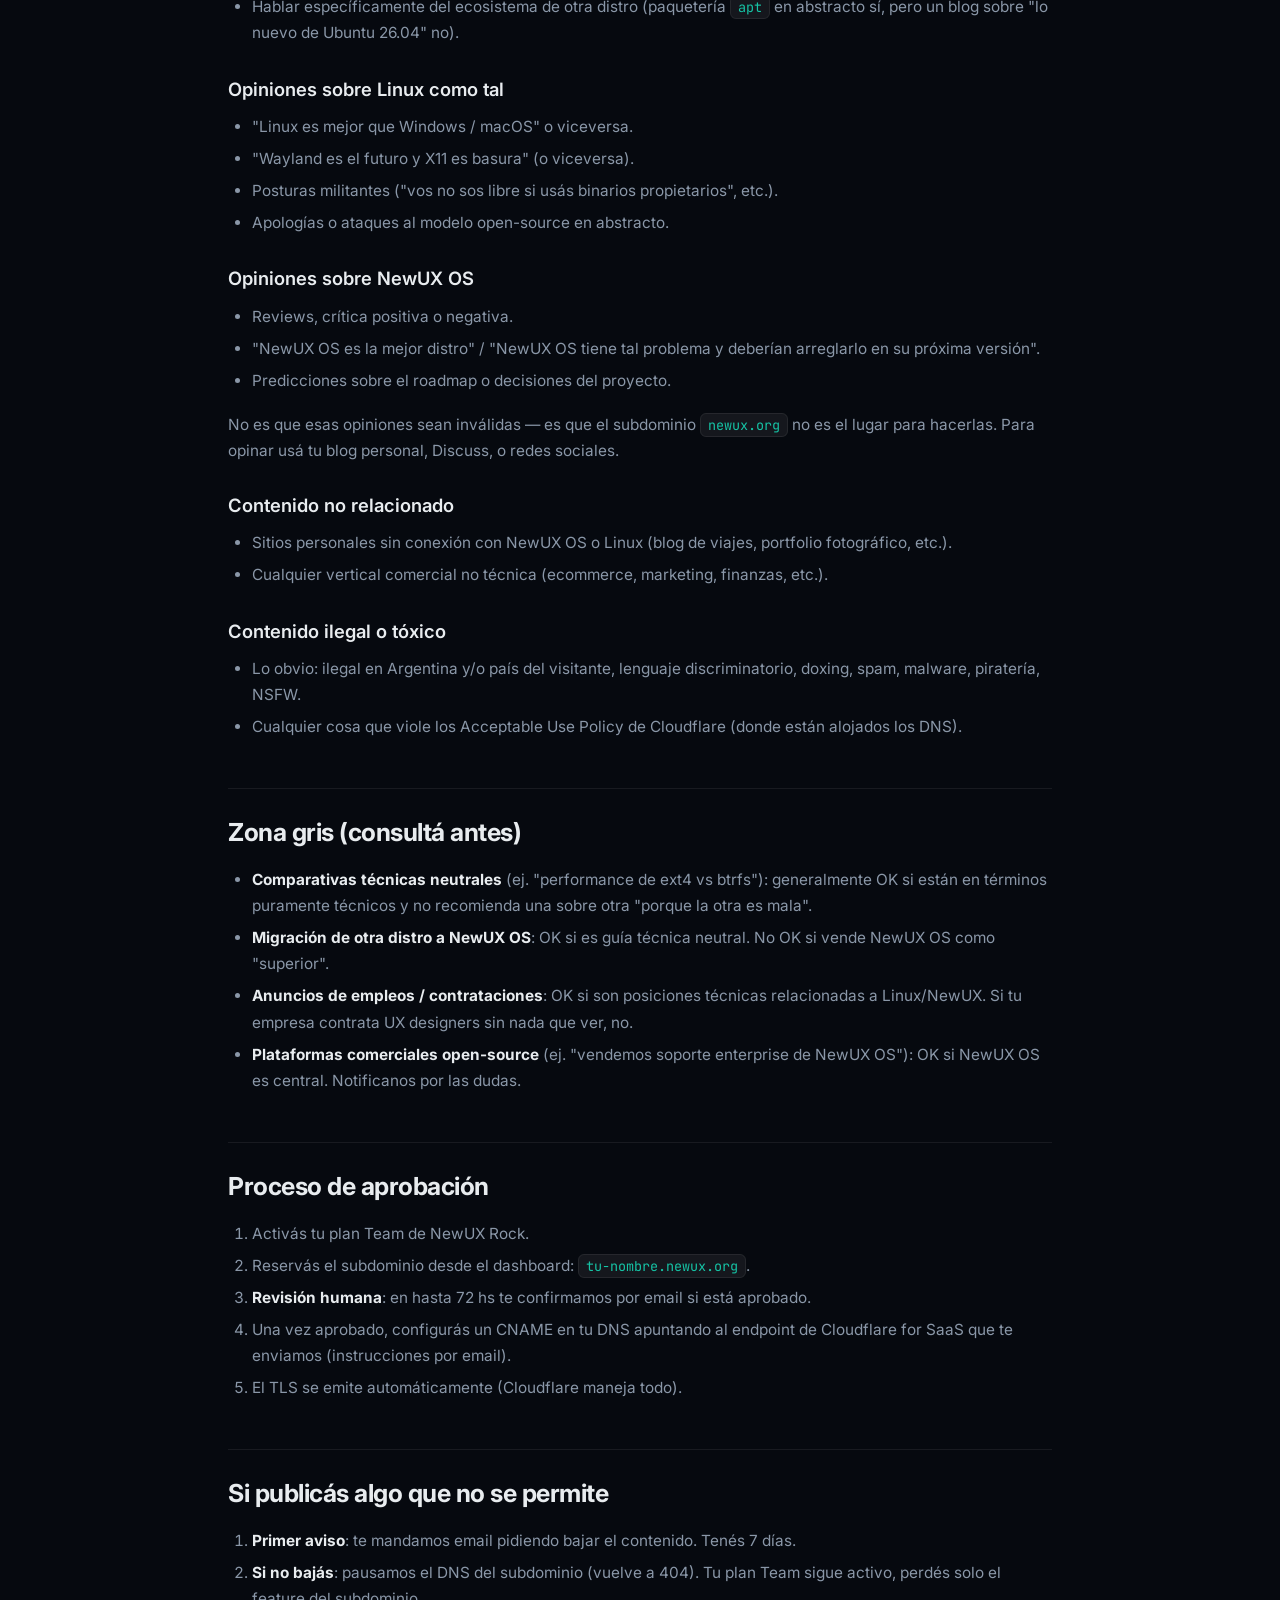
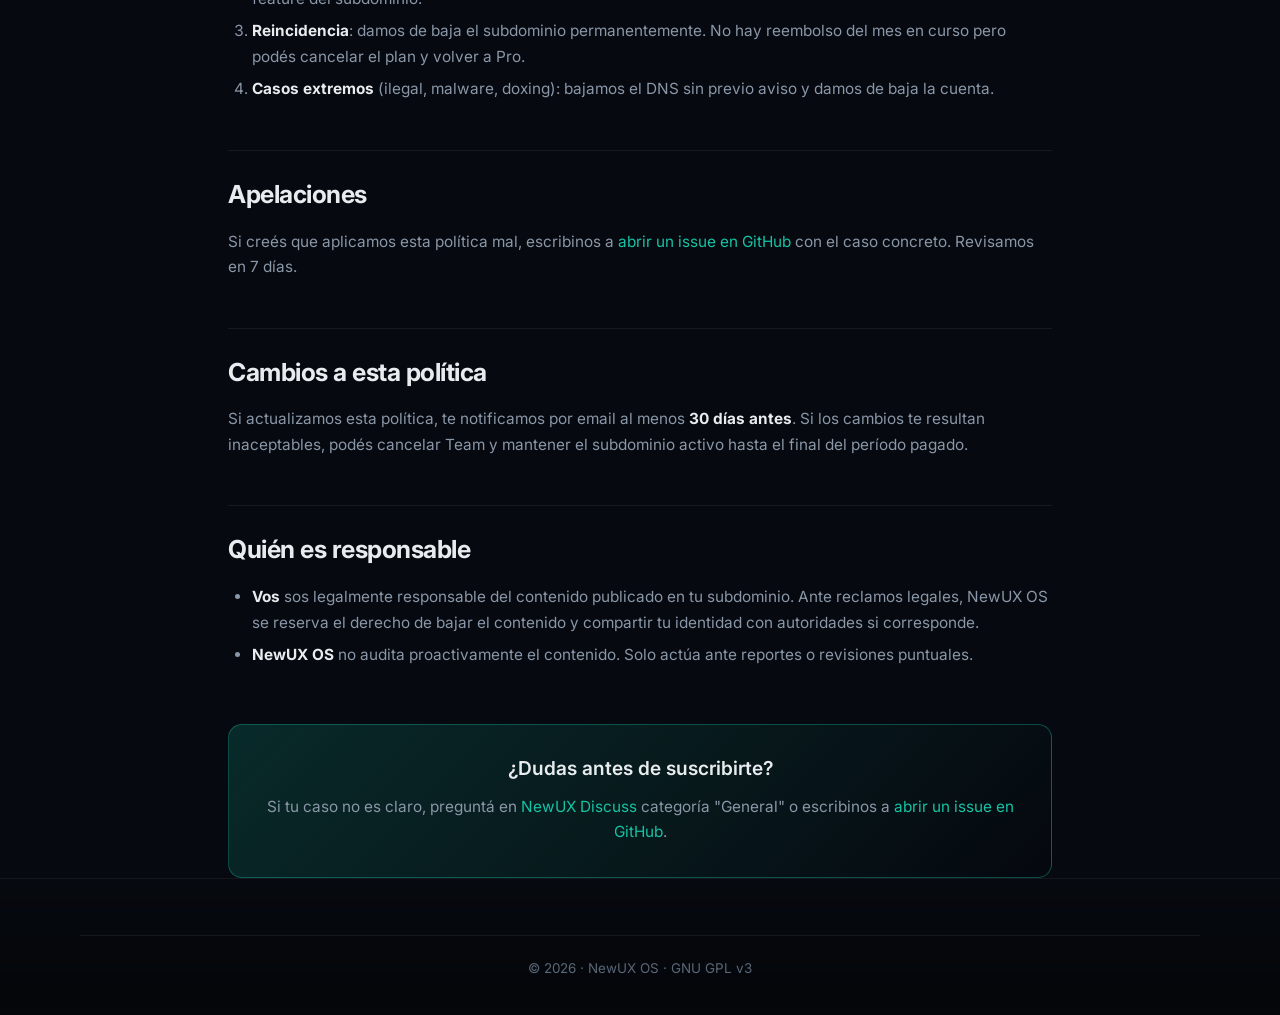
==== commit 787f2a99: "Purgar datos privados (email, alias MP) — reemplazo por placeholders" ====
--- a/content-policy.html
+++ b/content-policy.html
@@ -135,7 +135,7 @@
         </ol>
 
         <h2 id="apelaciones">Apelaciones</h2>
-        <p>Si creés que aplicamos esta política mal, escribinos a <a href="mailto:REDACTED@example.com?subject=Apelaci%C3%B3n%20pol%C3%ADtica%20subdominio">REDACTED@example.com</a> con el caso concreto. Revisamos en 7 días.</p>
+        <p>Si creés que aplicamos esta política mal, escribinos a <a href="https://github.com/tomymartingrinberg-cpu/NewUX-OS/issues/new?labels=policy">abrir un issue en GitHub</a> con el caso concreto. Revisamos en 7 días.</p>
 
         <h2 id="cambios">Cambios a esta política</h2>
         <p>Si actualizamos esta política, te notificamos por email al menos <strong>30 días antes</strong>. Si los cambios te resultan inaceptables, podés cancelar Team y mantener el subdominio activo hasta el final del período pagado.</p>
@@ -148,7 +148,7 @@
 
         <div class="docs-footer-cta">
           <h3>¿Dudas antes de suscribirte?</h3>
-          <p>Si tu caso no es claro, preguntá en <a href="discuss.html">NewUX Discuss</a> categoría "General" o escribinos a <a href="mailto:REDACTED@example.com">REDACTED@example.com</a>.</p>
+          <p>Si tu caso no es claro, preguntá en <a href="discuss.html">NewUX Discuss</a> categoría "General" o escribinos a <a href="https://github.com/tomymartingrinberg-cpu/NewUX-OS/issues/new?labels=policy">abrir un issue en GitHub</a>.</p>
         </div>
 
       </article>
